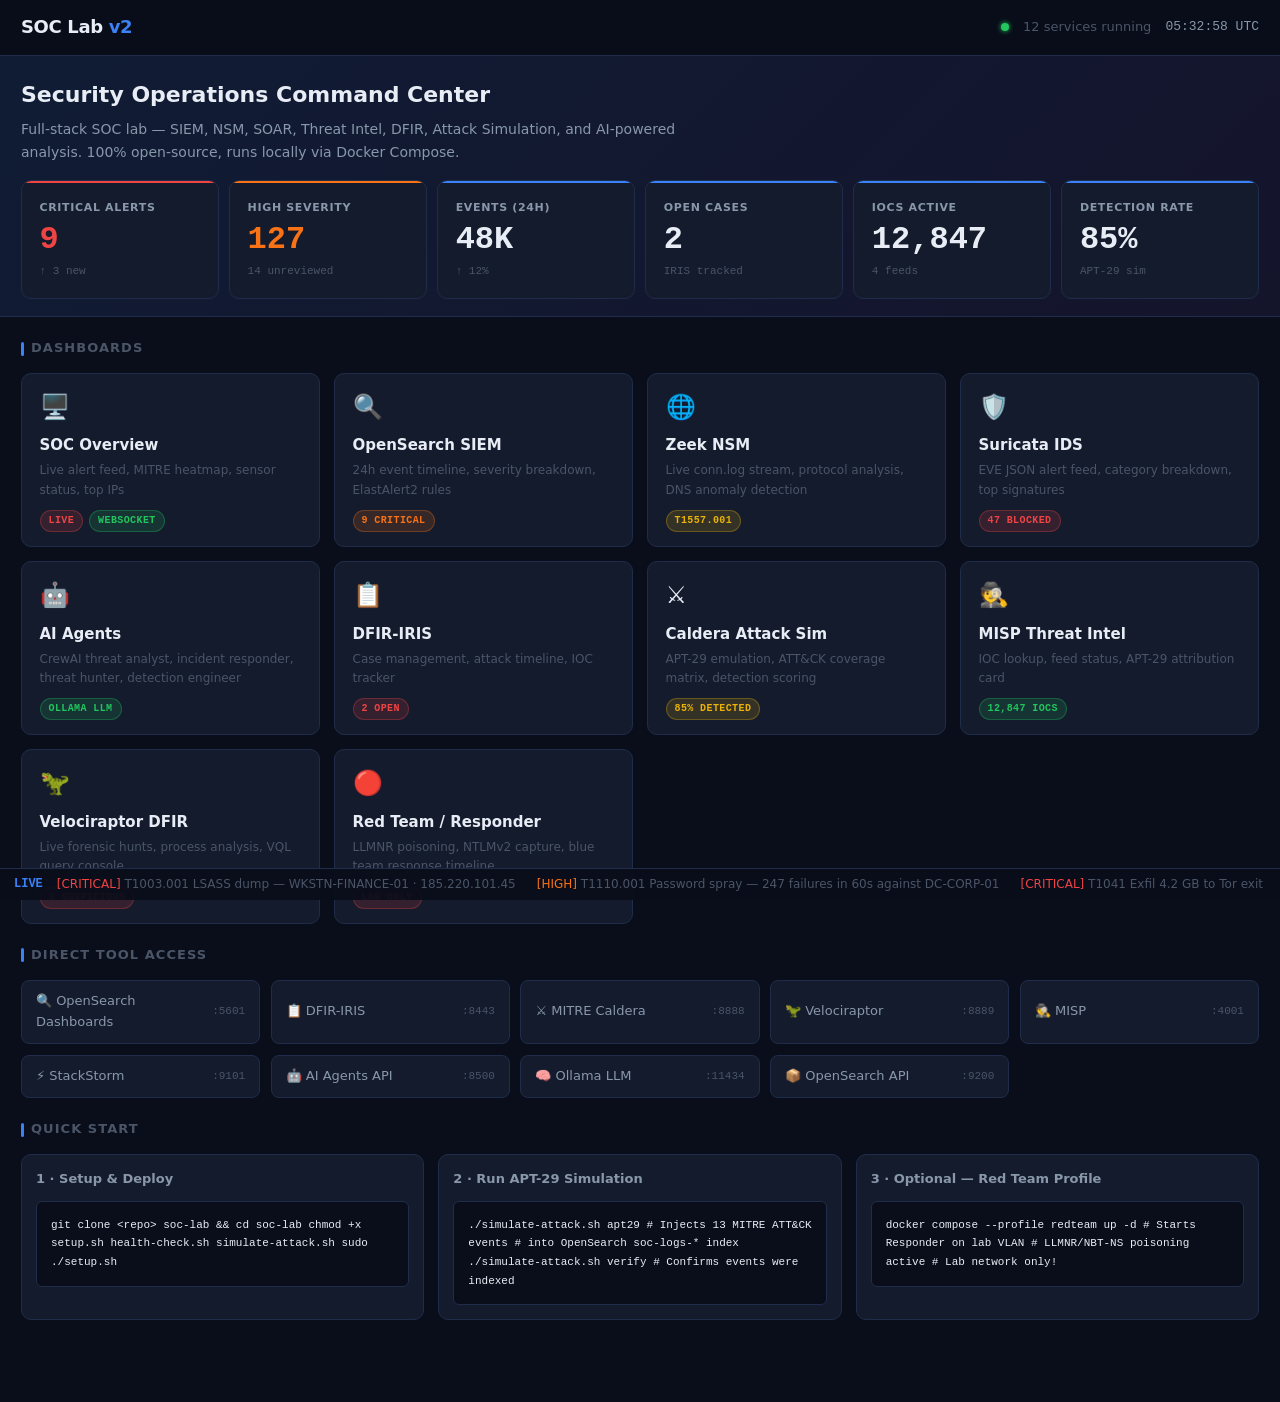
==== dashboards/index.html @ c7f853f8 "fix: correct service ports, MISP HTTPS, Velociraptor config and health checks - docker-compose: map " ====
<!DOCTYPE html>
<html lang="en">
<head>
<meta charset="UTF-8">
<meta name="viewport" content="width=device-width,initial-scale=1">
<title>SOC Lab v2 — Command Center</title>
<link rel="stylesheet" href="soc-theme.css">
<style>
  body { background:var(--bg-base); font-family:var(--font-sans); color:var(--text-primary); margin:0; }
  .portal-header { position:sticky; top:0; z-index:100; background:rgba(10,14,26,0.95); backdrop-filter:blur(8px); border-bottom:1px solid var(--border); display:flex; align-items:center; justify-content:space-between; padding:0 var(--space-6); height:var(--header-h); }
  .portal-logo { font-size:18px; font-weight:700; color:var(--text-primary); letter-spacing:-.02em; }
  .portal-logo span { color:var(--accent); }
  .portal-meta { display:flex; align-items:center; gap:var(--space-4); font-size:13px; color:var(--text-muted); }
  .portal-clock { font-family:var(--font-mono); color:var(--text-secondary); }
  .hero-bar { background:linear-gradient(135deg,rgba(59,130,246,0.12) 0%,rgba(139,92,246,0.08) 100%); border-bottom:1px solid var(--border); padding:var(--space-6) var(--space-6) var(--space-5); }
  .hero-bar h2 { margin:0 0 6px; font-size:22px; font-weight:700; }
  .hero-bar p  { margin:0 0 var(--space-5); color:var(--text-secondary); font-size:14px; max-width:700px; }
  .hero-kpis { display:grid; grid-template-columns:repeat(6,1fr); gap:var(--space-3); }
  @media(max-width:900px){ .hero-kpis { grid-template-columns:repeat(3,1fr); } }
  .portal-body { padding:var(--space-6); }
  .section-title { font-size:13px; font-weight:600; text-transform:uppercase; letter-spacing:.08em; color:var(--text-muted); margin:0 0 var(--space-4); }
  .dash-grid { display:grid; grid-template-columns:repeat(auto-fill,minmax(260px,1fr)); gap:var(--space-4); margin-bottom:var(--space-6); }
  .dash-card { background:var(--bg-card); border:1px solid var(--border); border-radius:var(--radius-md); padding:var(--space-4) var(--space-5); text-decoration:none; color:inherit; display:block; transition:border-color .15s,transform .15s; }
  .dash-card:hover { border-color:var(--accent); transform:translateY(-2px); }
  .dash-card-icon { font-size:24px; margin-bottom:var(--space-2); }
  .dash-card-name { font-size:15px; font-weight:600; margin-bottom:4px; }
  .dash-card-desc { font-size:12px; color:var(--text-muted); margin-bottom:var(--space-3); }
  .dash-card-tags { display:flex; gap:6px; flex-wrap:wrap; }
  .tools-grid { display:grid; grid-template-columns:repeat(auto-fill,minmax(200px,1fr)); gap:var(--space-3); margin-bottom:var(--space-6); }
  .tool-link { background:var(--bg-card); border:1px solid var(--border); border-radius:var(--radius); padding:var(--space-3) var(--space-4); text-decoration:none; color:var(--text-secondary); font-size:13px; display:flex; align-items:center; gap:8px; transition:border-color .15s,color .15s; }
  .tool-link:hover { border-color:var(--accent); color:var(--text-primary); }
  .tool-port { margin-left:auto; font-family:var(--font-mono); font-size:11px; color:var(--text-muted); }
  .qs-grid { display:grid; grid-template-columns:repeat(auto-fill,minmax(320px,1fr)); gap:var(--space-4); margin-bottom:var(--space-6); }
  .qs-card { background:var(--bg-card); border:1px solid var(--border); border-radius:var(--radius-md); padding:var(--space-4); }
  .qs-card h4 { margin:0 0 var(--space-3); font-size:13px; color:var(--text-secondary); font-weight:600; }
  .ticker { position:fixed; bottom:0; left:0; right:0; background:rgba(10,14,26,0.95); border-top:1px solid var(--border); padding:6px var(--space-4); display:flex; align-items:center; gap:var(--space-4); font-size:12px; overflow:hidden; }
  .ticker-label { color:var(--accent); font-weight:700; font-family:var(--font-mono); white-space:nowrap; }
  .ticker-track { flex:1; overflow:hidden; }
  .ticker-inner { display:flex; gap:var(--space-6); animation:scroll-left 40s linear infinite; white-space:nowrap; }
  @keyframes scroll-left { from{transform:translateX(0)} to{transform:translateX(-50%)} }
  .ticker-item { color:var(--text-muted); }
  .ticker-item .t-high { color:var(--high); }
  .ticker-item .t-crit { color:var(--critical); }
  pb { padding-bottom: 40px; display:block; }
</style>
</head>
<body>

<header class="portal-header">
  <div class="portal-logo">SOC Lab <span>v2</span></div>
  <div class="portal-meta">
    <span class="status-dot green"></span>
    <span>12 services running</span>
    <span class="portal-clock" id="clock">--:--:-- UTC</span>
  </div>
</header>

<div class="hero-bar">
  <h2>Security Operations Command Center</h2>
  <p>Full-stack SOC lab — SIEM, NSM, SOAR, Threat Intel, DFIR, Attack Simulation, and AI-powered analysis. 100% open-source, runs locally via Docker Compose.</p>
  <div class="hero-kpis">
    <div class="kpi-card critical">
      <div class="kpi-label">Critical Alerts</div>
      <div class="kpi-value">9</div>
      <div class="kpi-sub">↑ 3 new</div>
    </div>
    <div class="kpi-card high">
      <div class="kpi-label">High Severity</div>
      <div class="kpi-value">127</div>
      <div class="kpi-sub">14 unreviewed</div>
    </div>
    <div class="kpi-card">
      <div class="kpi-label">Events (24h)</div>
      <div class="kpi-value">48K</div>
      <div class="kpi-sub">↑ 12%</div>
    </div>
    <div class="kpi-card">
      <div class="kpi-label">Open Cases</div>
      <div class="kpi-value">2</div>
      <div class="kpi-sub">IRIS tracked</div>
    </div>
    <div class="kpi-card">
      <div class="kpi-label">IOCs Active</div>
      <div class="kpi-value">12,847</div>
      <div class="kpi-sub">4 feeds</div>
    </div>
    <div class="kpi-card">
      <div class="kpi-label">Detection Rate</div>
      <div class="kpi-value">85%</div>
      <div class="kpi-sub">APT-29 sim</div>
    </div>
  </div>
</div>

<div class="portal-body">

  <div class="section-title">Dashboards</div>
  <div class="dash-grid">

    <a href="01_soc_overview.html" class="dash-card">
      <div class="dash-card-icon">🖥️</div>
      <div class="dash-card-name">SOC Overview</div>
      <div class="dash-card-desc">Live alert feed, MITRE heatmap, sensor status, top IPs</div>
      <div class="dash-card-tags"><span class="badge badge-critical">Live</span><span class="badge badge-low">WebSocket</span></div>
    </a>

    <a href="02_opensearch_siem.html" class="dash-card">
      <div class="dash-card-icon">🔍</div>
      <div class="dash-card-name">OpenSearch SIEM</div>
      <div class="dash-card-desc">24h event timeline, severity breakdown, ElastAlert2 rules</div>
      <div class="dash-card-tags"><span class="badge badge-high">9 critical</span></div>
    </a>

    <a href="03_zeek_network.html" class="dash-card">
      <div class="dash-card-icon">🌐</div>
      <div class="dash-card-name">Zeek NSM</div>
      <div class="dash-card-desc">Live conn.log stream, protocol analysis, DNS anomaly detection</div>
      <div class="dash-card-tags"><span class="badge badge-medium">T1557.001</span></div>
    </a>

    <a href="04_suricata_ids.html" class="dash-card">
      <div class="dash-card-icon">🛡️</div>
      <div class="dash-card-name">Suricata IDS</div>
      <div class="dash-card-desc">EVE JSON alert feed, category breakdown, top signatures</div>
      <div class="dash-card-tags"><span class="badge badge-critical">47 blocked</span></div>
    </a>

    <a href="05_ai_agents.html" class="dash-card">
      <div class="dash-card-icon">🤖</div>
      <div class="dash-card-name">AI Agents</div>
      <div class="dash-card-desc">CrewAI threat analyst, incident responder, threat hunter, detection engineer</div>
      <div class="dash-card-tags"><span class="badge badge-low">Ollama LLM</span></div>
    </a>

    <a href="06_iris_cases.html" class="dash-card">
      <div class="dash-card-icon">📋</div>
      <div class="dash-card-name">DFIR-IRIS</div>
      <div class="dash-card-desc">Case management, attack timeline, IOC tracker</div>
      <div class="dash-card-tags"><span class="badge badge-critical">2 open</span></div>
    </a>

    <a href="07_caldera_attack.html" class="dash-card">
      <div class="dash-card-icon">⚔️</div>
      <div class="dash-card-name">Caldera Attack Sim</div>
      <div class="dash-card-desc">APT-29 emulation, ATT&amp;CK coverage matrix, detection scoring</div>
      <div class="dash-card-tags"><span class="badge badge-medium">85% detected</span></div>
    </a>

    <a href="08_misp_ti.html" class="dash-card">
      <div class="dash-card-icon">🕵️</div>
      <div class="dash-card-name">MISP Threat Intel</div>
      <div class="dash-card-desc">IOC lookup, feed status, APT-29 attribution card</div>
      <div class="dash-card-tags"><span class="badge badge-low">12,847 IOCs</span></div>
    </a>

    <a href="09_velociraptor.html" class="dash-card">
      <div class="dash-card-icon">🦖</div>
      <div class="dash-card-name">Velociraptor DFIR</div>
      <div class="dash-card-desc">Live forensic hunts, process analysis, VQL query console</div>
      <div class="dash-card-tags"><span class="badge badge-critical">3 suspicious</span></div>
    </a>

    <a href="10_responder_redteam.html" class="dash-card">
      <div class="dash-card-icon">🔴</div>
      <div class="dash-card-name">Red Team / Responder</div>
      <div class="dash-card-desc">LLMNR poisoning, NTLMv2 capture, blue team response timeline</div>
      <div class="dash-card-tags"><span class="badge badge-critical">Lab only</span></div>
    </a>

  </div>

  <div class="section-title">Direct Tool Access</div>
  <div class="tools-grid">
    <a href="http://localhost:5601" target="_blank" class="tool-link">🔍 OpenSearch Dashboards <span class="tool-port">:5601</span></a>
    <a href="https://localhost:8443" target="_blank" class="tool-link">📋 DFIR-IRIS <span class="tool-port">:8443</span></a>
    <a href="http://localhost:8888" target="_blank" class="tool-link">⚔️ MITRE Caldera <span class="tool-port">:8888</span></a>
    <a href="https://localhost:8889" target="_blank" class="tool-link">🦖 Velociraptor <span class="tool-port">:8889</span></a>
    <a href="https://localhost:4001" target="_blank" class="tool-link">🕵️ MISP <span class="tool-port">:4001</span></a>
    <a href="http://localhost:9101" target="_blank" class="tool-link">⚡ StackStorm <span class="tool-port">:9101</span></a>
    <a href="http://localhost:8500/docs" target="_blank" class="tool-link">🤖 AI Agents API <span class="tool-port">:8500</span></a>
    <a href="http://localhost:11434" target="_blank" class="tool-link">🧠 Ollama LLM <span class="tool-port">:11434</span></a>
    <a href="http://localhost:9200" target="_blank" class="tool-link">📦 OpenSearch API <span class="tool-port">:9200</span></a>
  </div>

  <div class="section-title">Quick Start</div>
  <div class="qs-grid">

    <div class="qs-card">
      <h4>1 · Setup &amp; Deploy</h4>
      <div class="log-block">git clone &lt;repo&gt; soc-lab &amp;&amp; cd soc-lab
chmod +x setup.sh health-check.sh simulate-attack.sh
sudo ./setup.sh</div>
    </div>

    <div class="qs-card">
      <h4>2 · Run APT-29 Simulation</h4>
      <div class="log-block">./simulate-attack.sh apt29
# Injects 13 MITRE ATT&CK events
# into OpenSearch soc-logs-* index

./simulate-attack.sh verify
# Confirms events were indexed</div>
    </div>

    <div class="qs-card">
      <h4>3 · Optional — Red Team Profile</h4>
      <div class="log-block">docker compose --profile redteam up -d
# Starts Responder on lab VLAN
# LLMNR/NBT-NS poisoning active
# Lab network only!</div>
    </div>

  </div>

</div>

<pb></pb>

<!-- Ticker -->
<div class="ticker">
  <span class="ticker-label">LIVE</span>
  <div class="ticker-track">
    <div class="ticker-inner" id="ticker-inner">
      <span class="ticker-item"><span class="t-crit">[CRITICAL]</span> T1003.001 LSASS dump — WKSTN-FINANCE-01 · 185.220.101.45</span>
      <span class="ticker-item"><span class="t-high">[HIGH]</span> T1110.001 Password spray — 247 failures in 60s against DC-CORP-01</span>
      <span class="ticker-item"><span class="t-crit">[CRITICAL]</span> T1041 Exfil 4.2 GB to Tor exit node — port 443</span>
      <span class="ticker-item"><span class="t-high">[HIGH]</span> T1557.001 LLMNR poisoning — CORP\jsmith hash captured</span>
      <span class="ticker-item">[MISP] New IOC matched: 185.220.101.45 — APT-29 Cozy Bear confirmed</span>
      <span class="ticker-item"><span class="t-crit">[CRITICAL]</span> Suricata SID 2030358 — Cobalt Strike Beacon blocked</span>
      <span class="ticker-item">[IRIS] Case INC-2026-001 updated — lateral movement to DC-CORP-01 confirmed</span>
      <span class="ticker-item">[AI] Threat Analyst agent: 85% confidence APT-29 attribution · 13 TTPs matched</span>
      <span class="ticker-item"><span class="t-crit">[CRITICAL]</span> T1562.001 Defender disabled — detection gap identified</span>
      <span class="ticker-item">[CALDERA] APT-29 operation complete — 11/13 techniques detected (85%)</span>
      <!-- duplicate for seamless loop -->
      <span class="ticker-item"><span class="t-crit">[CRITICAL]</span> T1003.001 LSASS dump — WKSTN-FINANCE-01 · 185.220.101.45</span>
      <span class="ticker-item"><span class="t-high">[HIGH]</span> T1110.001 Password spray — 247 failures in 60s against DC-CORP-01</span>
      <span class="ticker-item"><span class="t-crit">[CRITICAL]</span> T1041 Exfil 4.2 GB to Tor exit node — port 443</span>
      <span class="ticker-item"><span class="t-high">[HIGH]</span> T1557.001 LLMNR poisoning — CORP\jsmith hash captured</span>
      <span class="ticker-item">[MISP] New IOC matched: 185.220.101.45 — APT-29 Cozy Bear confirmed</span>
      <span class="ticker-item"><span class="t-crit">[CRITICAL]</span> Suricata SID 2030358 — Cobalt Strike Beacon blocked</span>
      <span class="ticker-item">[IRIS] Case INC-2026-001 updated — lateral movement to DC-CORP-01 confirmed</span>
      <span class="ticker-item">[AI] Threat Analyst agent: 85% confidence APT-29 attribution · 13 TTPs matched</span>
      <span class="ticker-item"><span class="t-crit">[CRITICAL]</span> T1562.001 Defender disabled — detection gap identified</span>
      <span class="ticker-item">[CALDERA] APT-29 operation complete — 11/13 techniques detected (85%)</span>
    </div>
  </div>
</div>

<script>
// UTC clock
function updateClock() {
  const now = new Date();
  const h = String(now.getUTCHours()).padStart(2,'0');
  const m = String(now.getUTCMinutes()).padStart(2,'0');
  const s = String(now.getUTCSeconds()).padStart(2,'0');
  document.getElementById('clock').textContent = `${h}:${m}:${s} UTC`;
}
updateClock();
setInterval(updateClock, 1000);
</script>
</body>
</html>
---- dashboards/soc-theme.css ----
/* ============================================================
   SOC Lab — Shared Design System
   Advanced Security Operations Center v2
   ============================================================ */

/* ── 1. Design Tokens ──────────────────────────────────────── */
:root {
  /* Palette */
  --bg-base:        #0a0e1a;
  --bg-surface:     #0f1525;
  --bg-card:        #141b2d;
  --bg-card-hover:  #1a2238;
  --bg-input:       #1e2640;
  --border:         #1f2d4a;
  --border-light:   #2a3a5c;

  /* Accent */
  --accent:         #3b82f6;
  --accent-dim:     rgba(59, 130, 246, 0.15);
  --accent-glow:    rgba(59, 130, 246, 0.35);

  /* Status colours */
  --critical:       #ef4444;
  --critical-dim:   rgba(239, 68, 68, 0.15);
  --high:           #f97316;
  --high-dim:       rgba(249, 115, 22, 0.15);
  --medium:         #eab308;
  --medium-dim:     rgba(234, 179, 8, 0.15);
  --low:            #22c55e;
  --low-dim:        rgba(34, 197, 94, 0.15);
  --info:           #06b6d4;
  --info-dim:       rgba(6, 182, 212, 0.15);

  /* Text */
  --text-primary:   #e8edf5;
  --text-secondary: #8898aa;
  --text-muted:     #4a5568;
  --text-accent:    #60a5fa;

  /* Typography */
  --font-mono:  'JetBrains Mono', 'Fira Code', 'Cascadia Code', monospace;
  --font-sans:  'Inter', 'Segoe UI', system-ui, sans-serif;

  /* Spacing */
  --space-1:  0.25rem;
  --space-2:  0.5rem;
  --space-3:  0.75rem;
  --space-4:  1rem;
  --space-5:  1.25rem;
  --space-6:  1.5rem;
  --space-8:  2rem;
  --space-10: 2.5rem;
  --space-12: 3rem;

  /* Layout */
  --sidebar-w: 220px;
  --header-h:  56px;
  --radius:    8px;
  --radius-sm: 6px;
  --radius-md: 10px;
  --radius-lg: 16px;

  /* Aliases */
  --success:   #22c55e;

  /* Transitions */
  --transition: 150ms ease;
}

/* ── 2. Reset & Base ───────────────────────────────────────── */
*, *::before, *::after { box-sizing: border-box; margin: 0; padding: 0; }

html { font-size: 14px; scroll-behavior: smooth; }

body {
  background: var(--bg-base);
  color: var(--text-primary);
  font-family: var(--font-sans);
  line-height: 1.6;
  min-height: 100vh;
  overflow-x: hidden;
}

a { color: var(--text-accent); text-decoration: none; }
a:hover { color: var(--accent); }

code, pre, .mono { font-family: var(--font-mono); }

/* ── 3. Layout Shell ───────────────────────────────────────── */
.layout {
  display: grid;
  grid-template-columns: var(--sidebar-w) 1fr;
  grid-template-rows: var(--header-h) 1fr;
  grid-template-areas:
    "sidebar header"
    "sidebar main";
  min-height: 100vh;
}

/* ── 4. Sidebar ────────────────────────────────────────────── */
.sidebar {
  grid-area: sidebar;
  background: var(--bg-surface);
  border-right: 1px solid var(--border);
  display: flex;
  flex-direction: column;
  position: fixed;
  top: 0; left: 0; bottom: 0;
  width: var(--sidebar-w);
  z-index: 100;
  overflow-y: auto;
}

.sidebar-brand {
  display: flex;
  align-items: center;
  gap: var(--space-3);
  padding: var(--space-4) var(--space-5);
  border-bottom: 1px solid var(--border);
  height: var(--header-h);
  flex-shrink: 0;
}

.sidebar-brand .brand-icon {
  width: 30px; height: 30px;
  background: var(--accent-dim);
  border: 1px solid var(--accent);
  border-radius: var(--radius-sm);
  display: flex; align-items: center; justify-content: center;
  color: var(--accent);
  font-size: 14px;
  flex-shrink: 0;
}

.sidebar-brand .brand-text {
  display: flex; flex-direction: column;
  overflow: hidden;
}

.sidebar-brand .brand-title {
  font-size: 13px;
  font-weight: 700;
  color: var(--text-primary);
  letter-spacing: 0.02em;
  white-space: nowrap;
}

.sidebar-brand .brand-sub {
  font-size: 10px;
  color: var(--text-secondary);
  font-family: var(--font-mono);
  letter-spacing: 0.05em;
}

.sidebar-section {
  padding: var(--space-5) var(--space-3) var(--space-2);
}

.sidebar-section-label {
  font-size: 9px;
  font-weight: 600;
  letter-spacing: 0.1em;
  text-transform: uppercase;
  color: var(--text-muted);
  padding: 0 var(--space-2) var(--space-2);
}

.sidebar-nav { list-style: none; padding: 0; }

.nav-item a {
  display: flex;
  align-items: center;
  gap: var(--space-3);
  padding: var(--space-2) var(--space-3);
  border-radius: var(--radius-sm);
  color: var(--text-secondary);
  font-size: 13px;
  transition: all var(--transition);
  white-space: nowrap;
  overflow: hidden;
}

.nav-item a:hover {
  background: var(--accent-dim);
  color: var(--text-primary);
}

.nav-item a.active {
  background: var(--accent-dim);
  color: var(--accent);
  border-left: 2px solid var(--accent);
}

.nav-item a .nav-icon {
  width: 16px; height: 16px;
  flex-shrink: 0;
  opacity: 0.7;
}

.nav-item a:hover .nav-icon,
.nav-item a.active .nav-icon { opacity: 1; }

.nav-badge {
  margin-left: auto;
  background: var(--critical-dim);
  color: var(--critical);
  font-size: 10px;
  font-weight: 600;
  font-family: var(--font-mono);
  padding: 1px 6px;
  border-radius: 10px;
  border: 1px solid rgba(239, 68, 68, 0.3);
}

.sidebar-footer {
  margin-top: auto;
  padding: var(--space-4) var(--space-5);
  border-top: 1px solid var(--border);
  font-size: 11px;
  color: var(--text-muted);
  font-family: var(--font-mono);
}

/* ── 5. Header ─────────────────────────────────────────────── */
.topbar {
  grid-area: header;
  background: var(--bg-surface);
  border-bottom: 1px solid var(--border);
  display: flex;
  align-items: center;
  gap: var(--space-4);
  padding: 0 var(--space-6);
  position: sticky;
  top: 0;
  z-index: 50;
}

.topbar-title {
  font-size: 15px;
  font-weight: 600;
  color: var(--text-primary);
  display: flex;
  align-items: center;
  gap: var(--space-2);
}

.topbar-title .page-icon {
  color: var(--accent);
}

.topbar-meta {
  font-size: 12px;
  color: var(--text-secondary);
  font-family: var(--font-mono);
}

.topbar-right {
  margin-left: auto;
  display: flex;
  align-items: center;
  gap: var(--space-4);
}

.ws-indicator {
  display: flex;
  align-items: center;
  gap: var(--space-2);
  font-size: 11px;
  font-family: var(--font-mono);
}

.ws-dot {
  width: 8px; height: 8px;
  border-radius: 50%;
  background: var(--text-muted);
  position: relative;
}

.ws-dot.connected { background: var(--low); }
.ws-dot.connected::after {
  content: '';
  position: absolute;
  inset: -3px;
  border-radius: 50%;
  border: 1px solid var(--low);
  animation: pulse-ring 2s infinite;
}

@keyframes pulse-ring {
  0%   { transform: scale(1); opacity: 0.6; }
  100% { transform: scale(2); opacity: 0; }
}

/* ── 6. Main Content ───────────────────────────────────────── */
.main-content {
  grid-area: main;
  padding: var(--space-6);
  overflow-y: auto;
  min-height: calc(100vh - var(--header-h));
}

/* ── 7. Grid Layouts ───────────────────────────────────────── */
.grid-4 { display: grid; grid-template-columns: repeat(4, 1fr); gap: var(--space-4); }
.grid-3 { display: grid; grid-template-columns: repeat(3, 1fr); gap: var(--space-4); }
.grid-2 { display: grid; grid-template-columns: repeat(2, 1fr); gap: var(--space-4); }
.grid-2-1 { display: grid; grid-template-columns: 2fr 1fr; gap: var(--space-4); }
.grid-1-2 { display: grid; grid-template-columns: 1fr 2fr; gap: var(--space-4); }

/* ── 8. Cards ──────────────────────────────────────────────── */
.card {
  background: var(--bg-card);
  border: 1px solid var(--border);
  border-radius: var(--radius-md);
  overflow: hidden;
}

.card:hover { border-color: var(--border-light); }

.card-header {
  display: flex;
  align-items: center;
  justify-content: space-between;
  padding: var(--space-4) var(--space-5);
  border-bottom: 1px solid var(--border);
  min-height: 48px;
}

.card-title {
  font-size: 12px;
  font-weight: 600;
  text-transform: uppercase;
  letter-spacing: 0.06em;
  color: var(--text-secondary);
  display: flex;
  align-items: center;
  gap: var(--space-2);
}

.card-title svg, .card-title .icon {
  color: var(--accent);
}

.card-body {
  padding: var(--space-5);
}

.card-body-sm {
  padding: var(--space-3) var(--space-5);
}

/* ── 9. KPI Cards ──────────────────────────────────────────── */
.kpi-card {
  background: var(--bg-card);
  border: 1px solid var(--border);
  border-radius: var(--radius-md);
  padding: var(--space-5);
  display: flex;
  flex-direction: column;
  gap: var(--space-2);
  position: relative;
  overflow: hidden;
  transition: border-color var(--transition), transform var(--transition);
}

.kpi-card:hover {
  border-color: var(--border-light);
  transform: translateY(-1px);
}

.kpi-card::before {
  content: '';
  position: absolute;
  top: 0; left: 0; right: 0;
  height: 2px;
  background: var(--accent);
}

.kpi-card.critical::before { background: var(--critical); }
.kpi-card.high::before     { background: var(--high); }
.kpi-card.medium::before   { background: var(--medium); }
.kpi-card.low::before      { background: var(--low); }
.kpi-card.info::before     { background: var(--info); }

.kpi-label {
  font-size: 11px;
  font-weight: 600;
  letter-spacing: 0.06em;
  text-transform: uppercase;
  color: var(--text-secondary);
}

.kpi-value {
  font-size: 32px;
  font-weight: 700;
  font-family: var(--font-mono);
  color: var(--text-primary);
  line-height: 1;
}

.kpi-card.critical .kpi-value { color: var(--critical); }
.kpi-card.high .kpi-value     { color: var(--high); }
.kpi-card.medium .kpi-value   { color: var(--medium); }
.kpi-card.low .kpi-value      { color: var(--low); }
.kpi-card.info .kpi-value     { color: var(--info); }

.kpi-sub {
  font-size: 11px;
  color: var(--text-muted);
  font-family: var(--font-mono);
}

.kpi-icon {
  position: absolute;
  right: var(--space-5);
  top: var(--space-5);
  font-size: 28px;
  opacity: 0.12;
}

/* ── 10. Badges & Tags ─────────────────────────────────────── */
.badge {
  display: inline-flex;
  align-items: center;
  gap: 4px;
  padding: 2px 8px;
  border-radius: 20px;
  font-size: 10px;
  font-weight: 600;
  letter-spacing: 0.04em;
  text-transform: uppercase;
  font-family: var(--font-mono);
}

.badge-critical { background: var(--critical-dim); color: var(--critical); border: 1px solid rgba(239,68,68,0.3); }
.badge-high     { background: var(--high-dim);     color: var(--high);     border: 1px solid rgba(249,115,22,0.3); }
.badge-medium   { background: var(--medium-dim);   color: var(--medium);   border: 1px solid rgba(234,179,8,0.3); }
.badge-low      { background: var(--low-dim);      color: var(--low);      border: 1px solid rgba(34,197,94,0.3); }
.badge-info     { background: var(--info-dim);     color: var(--info);     border: 1px solid rgba(6,182,212,0.3); }
.badge-accent   { background: var(--accent-dim);   color: var(--accent);   border: 1px solid rgba(59,130,246,0.3); }
.badge-neutral  { background: #1e2640;             color: var(--text-secondary); border: 1px solid var(--border); }

/* ── 11. Tables ────────────────────────────────────────────── */
.data-table {
  width: 100%;
  border-collapse: collapse;
  font-size: 12px;
}

.data-table th {
  text-align: left;
  padding: var(--space-2) var(--space-3);
  color: var(--text-secondary);
  font-size: 10px;
  font-weight: 600;
  letter-spacing: 0.08em;
  text-transform: uppercase;
  border-bottom: 1px solid var(--border);
  white-space: nowrap;
}

.data-table td {
  padding: var(--space-3);
  border-bottom: 1px solid rgba(31, 45, 74, 0.5);
  color: var(--text-primary);
  vertical-align: middle;
}

.data-table tr:last-child td { border-bottom: none; }

.data-table tr:hover td { background: rgba(59, 130, 246, 0.03); }

.data-table .mono { font-family: var(--font-mono); font-size: 11px; }

/* ── 12. Alert Feed ────────────────────────────────────────── */
.alert-feed { display: flex; flex-direction: column; gap: 0; }

.alert-item {
  display: flex;
  align-items: flex-start;
  gap: var(--space-3);
  padding: var(--space-3) var(--space-4);
  border-bottom: 1px solid rgba(31, 45, 74, 0.6);
  transition: background var(--transition);
}

.alert-item:last-child { border-bottom: none; }
.alert-item:hover { background: rgba(59, 130, 246, 0.03); }

.alert-item.new {
  animation: slide-in 0.3s ease;
  background: rgba(59, 130, 246, 0.04);
}

@keyframes slide-in {
  from { opacity: 0; transform: translateX(-8px); }
  to   { opacity: 1; transform: translateX(0); }
}

.alert-dot {
  width: 8px; height: 8px;
  border-radius: 50%;
  margin-top: 4px;
  flex-shrink: 0;
}

.alert-dot.critical { background: var(--critical); box-shadow: 0 0 6px var(--critical); }
.alert-dot.high     { background: var(--high);     box-shadow: 0 0 6px var(--high); }
.alert-dot.medium   { background: var(--medium); }
.alert-dot.low      { background: var(--low); }

.alert-content { flex: 1; min-width: 0; }

.alert-title {
  font-size: 12px;
  font-weight: 500;
  color: var(--text-primary);
  white-space: nowrap;
  overflow: hidden;
  text-overflow: ellipsis;
}

.alert-meta {
  font-size: 10px;
  color: var(--text-secondary);
  font-family: var(--font-mono);
  margin-top: 2px;
  display: flex;
  gap: var(--space-3);
}

.alert-time {
  font-size: 10px;
  color: var(--text-muted);
  font-family: var(--font-mono);
  white-space: nowrap;
  flex-shrink: 0;
  padding-top: 2px;
}

/* ── 13. Chart Containers ──────────────────────────────────── */
.chart-wrap {
  position: relative;
  width: 100%;
}

.chart-wrap canvas { display: block; }

/* ── 14. Status Indicators ─────────────────────────────────── */
.status-dot {
  display: inline-block;
  width: 8px; height: 8px;
  border-radius: 50%;
}

.status-dot.up      { background: var(--low); box-shadow: 0 0 5px var(--low); }
.status-dot.down    { background: var(--critical); box-shadow: 0 0 5px var(--critical); }
.status-dot.warn    { background: var(--medium); }
.status-dot.unknown { background: var(--text-muted); }
.status-dot.green   { background: var(--low); box-shadow: 0 0 5px var(--low); }
.status-dot.yellow  { background: var(--medium); }
.status-dot.red     { background: var(--critical); box-shadow: 0 0 5px var(--critical); }

.status-row {
  display: flex;
  align-items: center;
  justify-content: space-between;
  padding: var(--space-2) 0;
  border-bottom: 1px solid rgba(31, 45, 74, 0.4);
  font-size: 12px;
}

.status-row:last-child { border-bottom: none; }

.status-label { color: var(--text-secondary); }
.status-value { display: flex; align-items: center; gap: var(--space-2); color: var(--text-primary); font-family: var(--font-mono); font-size: 11px; }

/* ── 15. Progress Bars ─────────────────────────────────────── */
.progress-bar {
  height: 4px;
  background: var(--border);
  border-radius: 2px;
  overflow: hidden;
}

.progress-fill {
  height: 100%;
  border-radius: 2px;
  background: var(--accent);
  transition: width 0.5s ease;
}

.progress-fill.critical { background: var(--critical); }
.progress-fill.high     { background: var(--high); }
.progress-fill.medium   { background: var(--medium); }
.progress-fill.low      { background: var(--low); }

/* ── 16. Buttons ───────────────────────────────────────────── */
.btn {
  display: inline-flex;
  align-items: center;
  gap: var(--space-2);
  padding: var(--space-2) var(--space-4);
  border-radius: var(--radius-sm);
  font-size: 12px;
  font-weight: 500;
  cursor: pointer;
  border: none;
  transition: all var(--transition);
  font-family: var(--font-sans);
  white-space: nowrap;
}

.btn-primary {
  background: var(--accent);
  color: white;
}
.btn-primary:hover { background: #2563eb; }

.btn-ghost {
  background: transparent;
  color: var(--text-secondary);
  border: 1px solid var(--border);
}
.btn-ghost:hover { background: var(--bg-card-hover); color: var(--text-primary); border-color: var(--border-light); }

.btn-danger {
  background: var(--critical-dim);
  color: var(--critical);
  border: 1px solid rgba(239,68,68,0.3);
}
.btn-danger:hover { background: rgba(239,68,68,0.25); }

.btn-sm { padding: 3px 10px; font-size: 11px; }
.btn-xs { padding: 2px 8px;  font-size: 10px; }

/* ── 17. Form Elements ─────────────────────────────────────── */
.input, select.input, textarea.input {
  background: var(--bg-input);
  border: 1px solid var(--border);
  border-radius: var(--radius-sm);
  color: var(--text-primary);
  font-size: 12px;
  font-family: var(--font-sans);
  padding: var(--space-2) var(--space-3);
  outline: none;
  width: 100%;
  transition: border-color var(--transition);
}

.input:focus { border-color: var(--accent); }
.input::placeholder { color: var(--text-muted); }

select.input option { background: var(--bg-input); }

/* ── 18. Scrollbars ────────────────────────────────────────── */
::-webkit-scrollbar { width: 6px; height: 6px; }
::-webkit-scrollbar-track { background: transparent; }
::-webkit-scrollbar-thumb { background: var(--border-light); border-radius: 3px; }
::-webkit-scrollbar-thumb:hover { background: var(--text-muted); }

/* ── 19. Utilities ─────────────────────────────────────────── */
.flex         { display: flex; }
.flex-center  { display: flex; align-items: center; justify-content: center; }
.items-center { align-items: center; }
.gap-2        { gap: var(--space-2); }
.gap-3        { gap: var(--space-3); }
.gap-4        { gap: var(--space-4); }
.ml-auto      { margin-left: auto; }
.mt-4         { margin-top: var(--space-4); }
.mt-6         { margin-top: var(--space-6); }
.mb-4         { margin-bottom: var(--space-4); }
.w-full       { width: 100%; }
.text-mono    { font-family: var(--font-mono); }
.text-xs      { font-size: 11px; }
.text-sm      { font-size: 12px; }
.text-muted   { color: var(--text-muted); }
.text-secondary { color: var(--text-secondary); }
.text-accent  { color: var(--accent); }
.text-right   { text-align: right; }
.truncate     { white-space: nowrap; overflow: hidden; text-overflow: ellipsis; }
.section-gap  { margin-top: var(--space-6); }

/* ── 20. Page Section Headers ──────────────────────────────── */
.section-header {
  display: flex;
  align-items: center;
  justify-content: space-between;
  margin-bottom: var(--space-4);
}

.section-title {
  font-size: 13px;
  font-weight: 600;
  color: var(--text-primary);
  display: flex;
  align-items: center;
  gap: var(--space-2);
}

.section-title::before {
  content: '';
  display: inline-block;
  width: 3px;
  height: 14px;
  background: var(--accent);
  border-radius: 2px;
}

/* ── 21. Code / Log Blocks ─────────────────────────────────── */
.log-block {
  background: var(--bg-base);
  border: 1px solid var(--border);
  border-radius: var(--radius-sm);
  padding: var(--space-4);
  font-family: var(--font-mono);
  font-size: 11px;
  line-height: 1.7;
  overflow-x: auto;
  max-height: 280px;
  overflow-y: auto;
}

.log-line { display: block; color: var(--text-secondary); }
.log-line.new { color: var(--text-primary); animation: flash-in 0.4s ease; }

@keyframes flash-in {
  from { color: var(--accent); }
  to   { color: var(--text-primary); }
}

.log-ts    { color: var(--text-muted); }
.log-level-crit  { color: var(--critical); font-weight: 600; }
.log-level-warn  { color: var(--medium); }
.log-level-info  { color: var(--info); }
.log-level-ok    { color: var(--low); }

/* ── 22. Mitre Technique Tags ──────────────────────────────── */
.technique-tag {
  display: inline-flex;
  align-items: center;
  gap: 4px;
  background: rgba(59, 130, 246, 0.08);
  border: 1px solid rgba(59, 130, 246, 0.2);
  border-radius: 4px;
  padding: 2px 8px;
  font-size: 10px;
  font-family: var(--font-mono);
  color: var(--text-accent);
}

/* ── 23. Loading Skeleton ──────────────────────────────────── */
.skeleton {
  background: linear-gradient(90deg, var(--border) 25%, var(--border-light) 50%, var(--border) 75%);
  background-size: 200% 100%;
  animation: shimmer 1.5s infinite;
  border-radius: var(--radius-sm);
}

@keyframes shimmer {
  0%   { background-position: 200% 0; }
  100% { background-position: -200% 0; }
}

/* ── 24. Responsive ────────────────────────────────────────── */
@media (max-width: 1400px) {
  .grid-4 { grid-template-columns: repeat(2, 1fr); }
}

@media (max-width: 1100px) {
  :root { --sidebar-w: 56px; }
  .sidebar-brand .brand-text,
  .nav-item a span:not(.nav-icon),
  .sidebar-section-label,
  .nav-badge,
  .sidebar-footer { display: none; }
  .sidebar-brand { justify-content: center; }
  .nav-item a { justify-content: center; padding: var(--space-3); }
  .grid-2-1, .grid-1-2 { grid-template-columns: 1fr; }
}

@media (max-width: 768px) {
  .grid-3, .grid-2 { grid-template-columns: 1fr; }
  .main-content { padding: var(--space-4); }
}

/* ── 25. KPI Row ────────────────────────────────────────────── */
.kpi-row {
  display: grid;
  grid-template-columns: repeat(auto-fill, minmax(180px, 1fr));
  gap: var(--space-4);
  margin-bottom: var(--space-5);
}

/* ── 26. Alert Row ──────────────────────────────────────────── */
.alert-row {
  display: flex;
  align-items: center;
  gap: var(--space-2);
  padding: var(--space-2) 0;
  border-bottom: 1px solid rgba(255,255,255,0.04);
  font-size: 12px;
  font-family: var(--font-mono);
  line-height: 1.4;
}
.alert-row:last-child { border-bottom: none; }
.alert-time {
  color: var(--text-muted);
  min-width: 160px;
  flex-shrink: 0;
}

/* ── 27. Case Cards ─────────────────────────────────────────── */
.case-card {
  background: var(--bg-card);
  border: 1px solid var(--border);
  border-left-width: 4px;
  border-radius: var(--radius-md);
  padding: var(--space-4) var(--space-5);
  transition: border-color .15s;
}
.case-card.open        { border-left-color: var(--critical); }
.case-card.in-progress { border-left-color: var(--high); }
.case-card.closed      { border-left-color: var(--success); }

/* ── 28. Hunt Cards ─────────────────────────────────────────── */
.hunt-card {
  background: var(--bg-card);
  border: 1px solid var(--border);
  border-radius: var(--radius-md);
  padding: var(--space-4);
}
.hunt-card.running  { border-top: 2px solid var(--accent); }
.hunt-card.complete { border-top: 2px solid var(--success); }
.hunt-card.queued   { border-top: 2px solid var(--border); }
.hunt-name { font-weight: 600; font-size: 14px; }
.hunt-meta { color: var(--text-muted); font-size: 12px; margin: 4px 0 var(--space-3); }
.hunt-progress {
  display: flex;
  align-items: center;
  gap: var(--space-3);
  font-family: var(--font-mono);
  font-size: 12px;
  color: var(--text-muted);
}

/* ── 29. Attack Timeline ────────────────────────────────────── */
.timeline {
  display: flex;
  flex-direction: column;
  gap: 0;
  position: relative;
}
.timeline::before {
  content: '';
  position: absolute;
  left: 7px;
  top: 8px;
  bottom: 8px;
  width: 2px;
  background: rgba(255,255,255,0.08);
}
.tl-item {
  display: flex;
  gap: var(--space-4);
  padding: var(--space-3) 0;
  position: relative;
}
.tl-dot {
  width: 16px;
  height: 16px;
  border-radius: 50%;
  border: 2px solid;
  flex-shrink: 0;
  margin-top: 2px;
  position: relative;
  z-index: 1;
  background: var(--bg-card);
}
.tl-dot.critical { border-color: var(--critical); background: rgba(239,68,68,0.2); }
.tl-dot.high     { border-color: var(--high);     background: rgba(249,115,22,0.2); }
.tl-dot.medium   { border-color: var(--medium);   background: rgba(234,179,8,0.2); }
.tl-dot.low      { border-color: var(--success);  background: rgba(34,197,94,0.2); }
.tl-content { flex: 1; }
.tl-time  { font-family: var(--font-mono); font-size: 11px; color: var(--text-muted); margin-bottom: 2px; }
.tl-title { font-weight: 600; font-size: 13px; color: var(--text-primary); margin-bottom: 4px; }
.tl-desc  { font-size: 12px; color: var(--text-secondary); line-height: 1.5; }

/* ── 30. Row highlight ──────────────────────────────────────── */
.row-suspicious { background: rgba(239,68,68,0.06); }
.row-suspicious:hover { background: rgba(239,68,68,0.1); }

/* ── 25. KPI Row ────────────────────────────────────────────── */
.kpi-row {
  display: grid;
  grid-template-columns: repeat(auto-fill, minmax(180px, 1fr));
  gap: var(--space-4);
  margin-bottom: var(--space-5);
}

/* ── 26. Alert Row ──────────────────────────────────────────── */
.alert-row {
  display: flex;
  align-items: center;
  gap: var(--space-2);
  padding: var(--space-2) 0;
  border-bottom: 1px solid rgba(255,255,255,0.04);
  font-size: 12px;
  font-family: var(--font-mono);
  line-height: 1.4;
}
.alert-row:last-child { border-bottom: none; }
.alert-time {
  color: var(--text-muted);
  min-width: 160px;
  flex-shrink: 0;
}

/* ── 27. Case Cards ─────────────────────────────────────────── */
.case-card {
  background: var(--bg-card);
  border: 1px solid var(--border);
  border-left-width: 4px;
  border-radius: var(--radius-md);
  padding: var(--space-4) var(--space-5);
  transition: border-color .15s;
}
.case-card.open        { border-left-color: var(--critical); }
.case-card.in-progress { border-left-color: var(--high); }
.case-card.closed      { border-left-color: var(--success); }

/* ── 28. Hunt Cards ─────────────────────────────────────────── */
.hunt-card {
  background: var(--bg-card);
  border: 1px solid var(--border);
  border-radius: var(--radius-md);
  padding: var(--space-4);
}
.hunt-card.running  { border-top: 2px solid var(--accent); }
.hunt-card.complete { border-top: 2px solid var(--success); }
.hunt-card.queued   { border-top: 2px solid var(--border); }
.hunt-name { font-weight: 600; font-size: 14px; }
.hunt-meta { color: var(--text-muted); font-size: 12px; margin: 4px 0 var(--space-3); }
.hunt-progress {
  display: flex;
  align-items: center;
  gap: var(--space-3);
  font-family: var(--font-mono);
  font-size: 12px;
  color: var(--text-muted);
}

/* ── 29. Attack Timeline ────────────────────────────────────── */
.timeline {
  display: flex;
  flex-direction: column;
  position: relative;
}
.timeline::before {
  content: '';
  position: absolute;
  left: 7px;
  top: 8px;
  bottom: 8px;
  width: 2px;
  background: rgba(255,255,255,0.08);
}
.tl-item {
  display: flex;
  gap: var(--space-4);
  padding: var(--space-3) 0;
  position: relative;
}
.tl-dot {
  width: 16px;
  height: 16px;
  border-radius: 50%;
  border: 2px solid;
  flex-shrink: 0;
  margin-top: 2px;
  position: relative;
  z-index: 1;
  background: var(--bg-card);
}
.tl-dot.critical { border-color: var(--critical); background: rgba(239,68,68,0.2); }
.tl-dot.high     { border-color: var(--high);     background: rgba(249,115,22,0.2); }
.tl-dot.medium   { border-color: var(--medium);   background: rgba(234,179,8,0.2); }
.tl-dot.low      { border-color: var(--success);  background: rgba(34,197,94,0.2); }
.tl-content { flex: 1; }
.tl-time  { font-family: var(--font-mono); font-size: 11px; color: var(--text-muted); margin-bottom: 2px; }
.tl-title { font-weight: 600; font-size: 13px; color: var(--text-primary); margin-bottom: 4px; }
.tl-desc  { font-size: 12px; color: var(--text-secondary); line-height: 1.5; }

/* ── 30. Row highlight ──────────────────────────────────────── */
.row-suspicious { background: rgba(239,68,68,0.06); }
.row-suspicious:hover { background: rgba(239,68,68,0.1); }

/* ── 31. Main-wrap layout (dashboards 02–10) ───────────────── */
/* Used by dashboards that wrap topbar+content in .main-wrap   */
.main-wrap {
  margin-left: var(--sidebar-w);
  display: flex;
  flex-direction: column;
  min-height: 100vh;
}
.main-wrap .topbar {
  position: sticky;
  top: 0;
  z-index: 50;
  background: var(--bg-surface);
  border-bottom: 1px solid var(--border);
  display: flex;
  align-items: center;
  gap: var(--space-4);
  padding: 0 var(--space-6);
  height: var(--header-h);
  flex-shrink: 0;
}
.content {
  flex: 1;
  padding: var(--space-6);
}
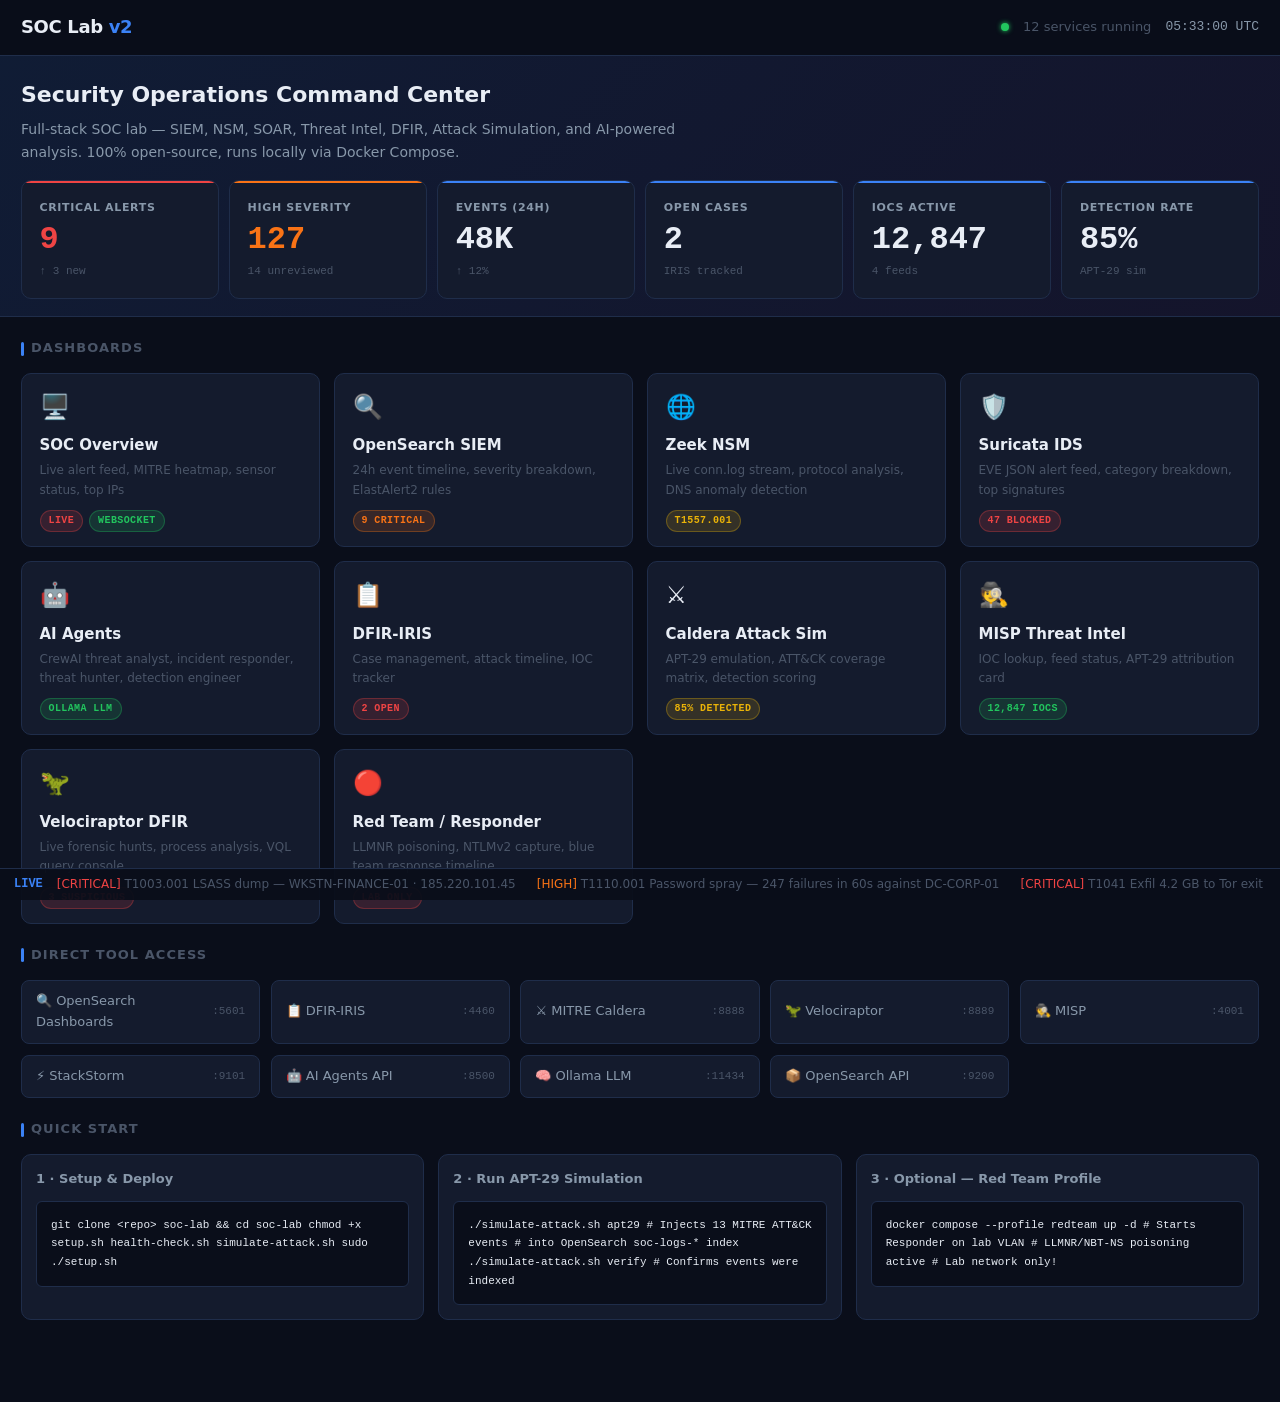
==== commit f6c3423e: "fix: install DFIR-IRIS and StackStorm, fix all service ports DFIR-IRIS (v2.4.9): - Replace monolithi" ====
--- a/dashboards/index.html
+++ b/dashboards/index.html
@@ -172,7 +172,7 @@
   <div class="section-title">Direct Tool Access</div>
   <div class="tools-grid">
     <a href="http://localhost:5601" target="_blank" class="tool-link">🔍 OpenSearch Dashboards <span class="tool-port">:5601</span></a>
-    <a href="https://localhost:8443" target="_blank" class="tool-link">📋 DFIR-IRIS <span class="tool-port">:8443</span></a>
+    <a href="http://localhost:4460" target="_blank" class="tool-link">📋 DFIR-IRIS <span class="tool-port">:4460</span></a>
     <a href="http://localhost:8888" target="_blank" class="tool-link">⚔️ MITRE Caldera <span class="tool-port">:8888</span></a>
     <a href="https://localhost:8889" target="_blank" class="tool-link">🦖 Velociraptor <span class="tool-port">:8889</span></a>
     <a href="https://localhost:4001" target="_blank" class="tool-link">🕵️ MISP <span class="tool-port">:4001</span></a>
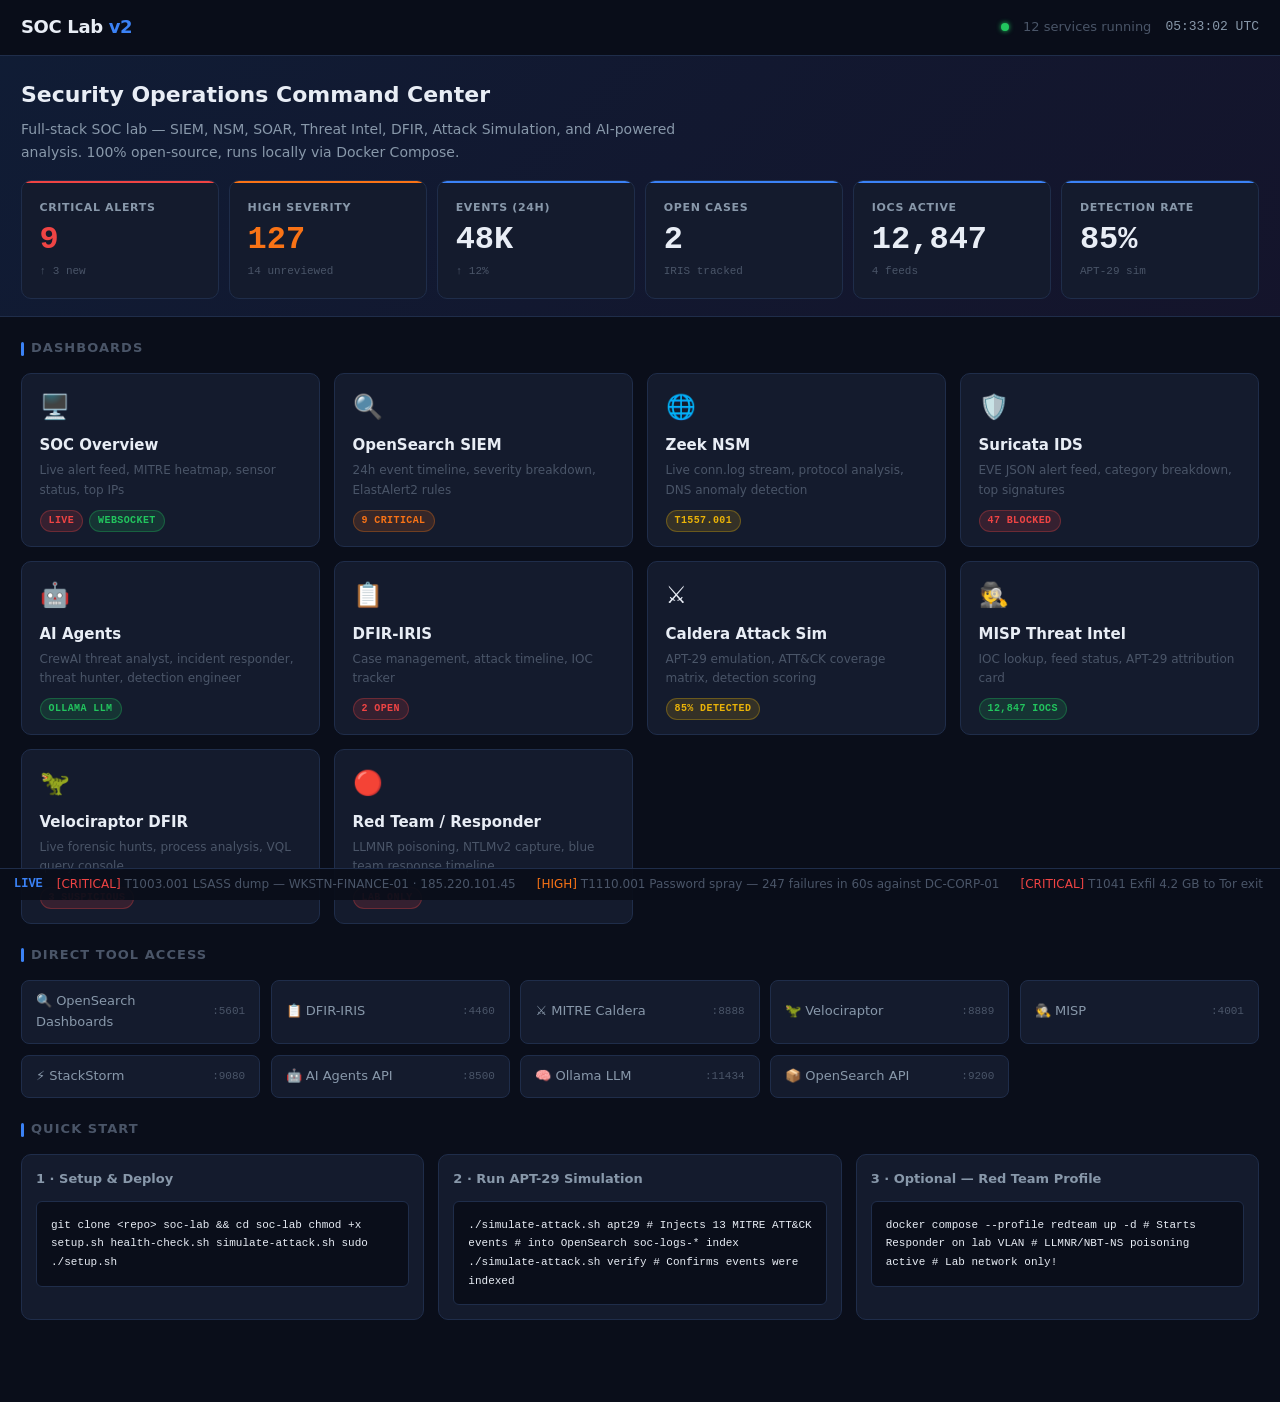
==== commit a426a7dc: "fix: StackStorm port 9080 (9000 taken by minio), DFIR-IRIS port fixes - StackStorm: map nginx port 8" ====
--- a/dashboards/index.html
+++ b/dashboards/index.html
@@ -176,7 +176,7 @@
     <a href="http://localhost:8888" target="_blank" class="tool-link">⚔️ MITRE Caldera <span class="tool-port">:8888</span></a>
     <a href="https://localhost:8889" target="_blank" class="tool-link">🦖 Velociraptor <span class="tool-port">:8889</span></a>
     <a href="https://localhost:4001" target="_blank" class="tool-link">🕵️ MISP <span class="tool-port">:4001</span></a>
-    <a href="http://localhost:9101" target="_blank" class="tool-link">⚡ StackStorm <span class="tool-port">:9101</span></a>
+    <a href="http://localhost:9080" target="_blank" class="tool-link">⚡ StackStorm <span class="tool-port">:9080</span></a>
     <a href="http://localhost:8500/docs" target="_blank" class="tool-link">🤖 AI Agents API <span class="tool-port">:8500</span></a>
     <a href="http://localhost:11434" target="_blank" class="tool-link">🧠 Ollama LLM <span class="tool-port">:11434</span></a>
     <a href="http://localhost:9200" target="_blank" class="tool-link">📦 OpenSearch API <span class="tool-port">:9200</span></a>
